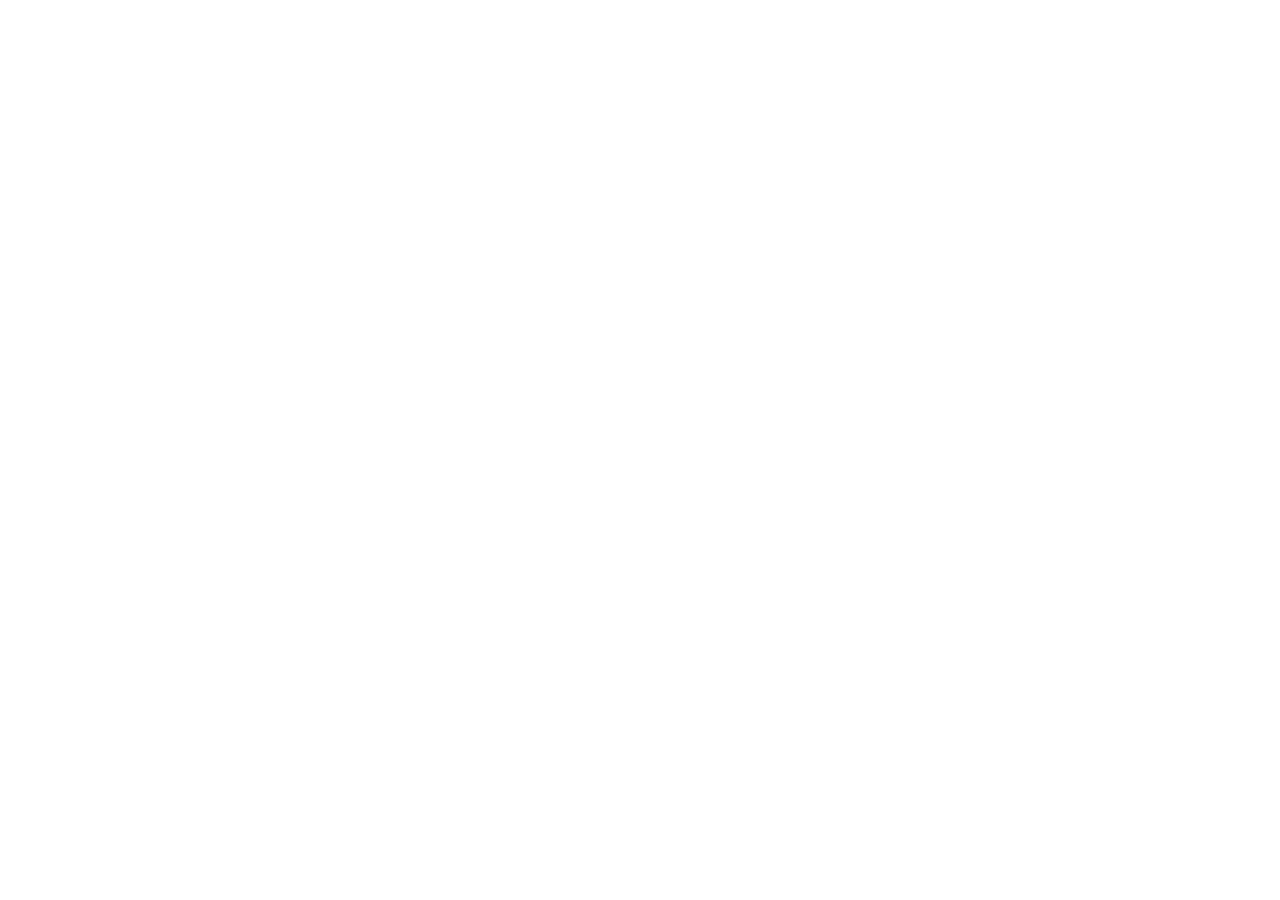
==== index.html @ 0b6f65c6 "initialized the project, added assets, connected the libraries" ====
<!DOCTYPE html>
<html lang="en">

<head>
    <meta charset="UTF-8">
    <meta name="viewport" content="width=device-width, initial-scale=1.0">
    <title>The Witcher Paralax</title>
    <link rel="icon" href="./assets/icons/favicon.png" type="image/png">
    <link rel="stylesheet" href="./assets/libs/swiper/swiper-bundle.min.css">
    <link rel="stylesheet" href="./style/style.css">
</head>

<body>

    <script src="./assets/libs/particles/particles.js"></script>
    <script src="./assets/libs/swiper/swiper-bundle.min.js"></script>
    <script src="./scripts/scripts.js"></script>
</body>

</html>
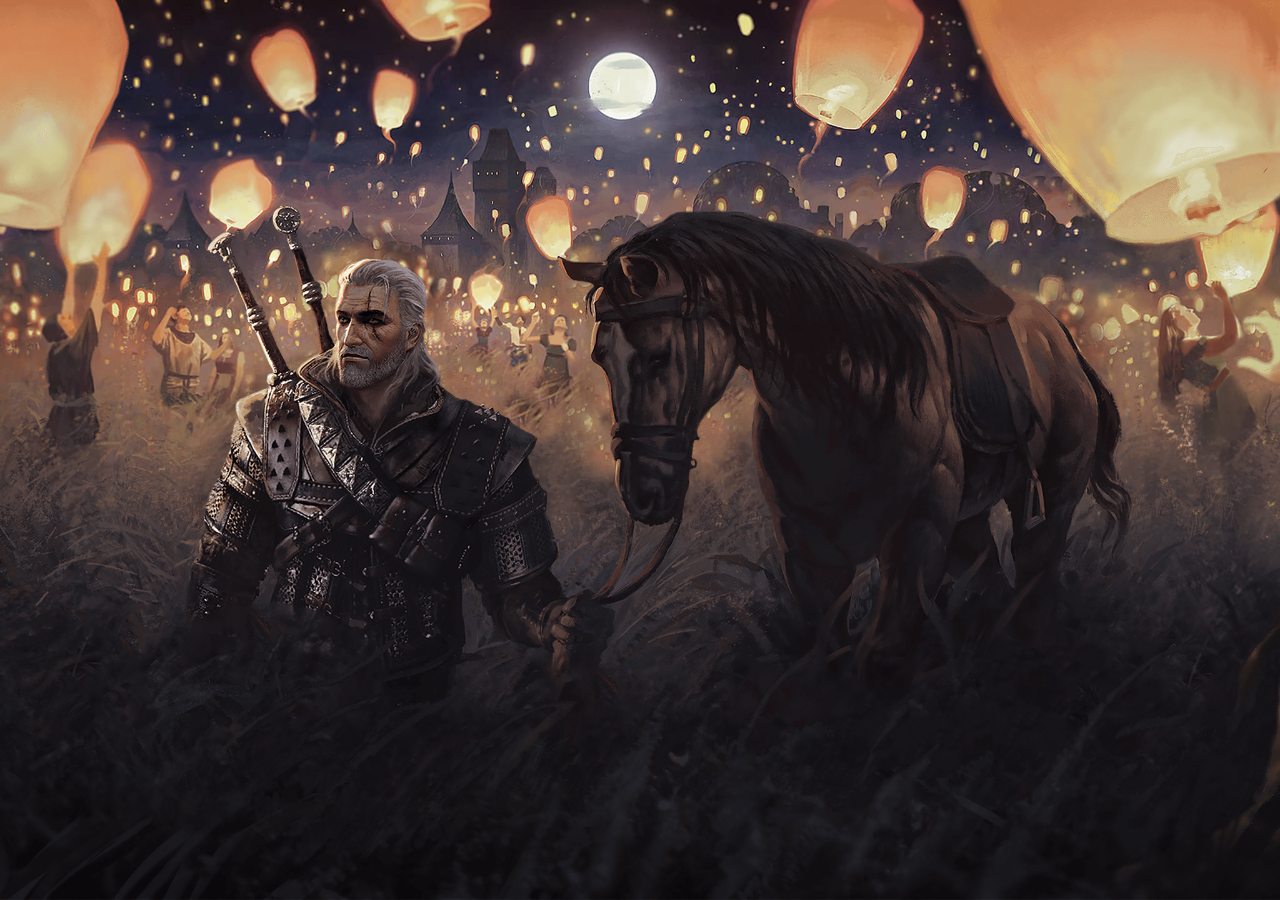
==== commit a790a2d9: "made html and basic css" ====
--- a/index.html
+++ b/index.html
@@ -7,10 +7,34 @@
     <title>The Witcher Paralax</title>
     <link rel="icon" href="./assets/icons/favicon.png" type="image/png">
     <link rel="stylesheet" href="./assets/libs/swiper/swiper-bundle.min.css">
-    <link rel="stylesheet" href="./style/style.css">
+    <link rel="stylesheet" href="./styles/style.css">
 </head>
 
 <body>
+
+    <div class="swiper slider">
+        <div class="swiper-wrapper wrapper">
+            <div class="swiper-slide item">
+                <div class="layer1 back"></div>
+                <div class="layer1 middle"></div>
+                <div class="layer1 front"></div>
+            </div>
+
+            <div class="swiper-slide item">
+                <div class="layer2 back"></div>
+                <div class="layer2 front"></div>
+                <div class="layer2 geralt"></div>
+                <div class="layer2 yennefer"></div>
+            </div>
+
+            <div class="swiper-slide item">
+                <div class="layer3 back"></div>
+                <div class="layer3 middle"></div>
+                <div class="layer3 front"></div>
+                <div class="layer3 ciri"></div>
+            </div>
+        </div>
+    </div>
 
     <script src="./assets/libs/particles/particles.js"></script>
     <script src="./assets/libs/swiper/swiper-bundle.min.js"></script>
--- a/styles/style.css
+++ b/styles/style.css
@@ -0,0 +1,57 @@
+* {
+    margin: 0;
+    padding: 0;
+    box-sizing: border-box;
+    font-family: sans-serif;
+}
+
+html, body {
+    height: 100%;
+    background: #3c3c3c;
+}
+
+.slider {
+    height: 100%;
+}
+
+.layer1, .layer2, .layer3 {
+    position: absolute;
+    inset: 0;
+    background: blue;
+}
+
+.layer1.back {
+    background: url('../assets/images/screen-1/back.jpg') center center/cover no-repeat;
+}
+.layer1.middle {
+    background: url('../assets/images/screen-1/middle.png') center center/cover no-repeat;
+}
+.layer1.front {
+    background: url('../assets/images/screen-1/front.png') center center/cover no-repeat;
+}
+
+.layer2.back {
+    background: url('../assets/images/screen-2/back.jpg') center center/cover no-repeat;
+}
+.layer2.front {
+    background: url('../assets/images/screen-2/front.png') center center/cover no-repeat;
+}
+.layer2.geralt {
+    background: url('../assets/images/screen-2/geralt.png') center center/cover no-repeat;
+}
+.layer2.yennefer {
+    background: url('../assets/images/screen-2/yennefer.png') center center/cover no-repeat;
+}
+
+.layer3.back {
+    background: url('../assets/images/screen-3/back.jpg') center center/cover no-repeat;
+}
+.layer3.middle {
+    background: url('../assets/images/screen-3/middle.png') center center/cover no-repeat;
+}
+.layer3.front {
+    background: url('../assets/images/screen-3/front.png') center center/cover no-repeat;
+}
+.layer3.ciri {
+    background: url('../assets/images/screen-3/ciri.png') center center/cover no-repeat;
+}
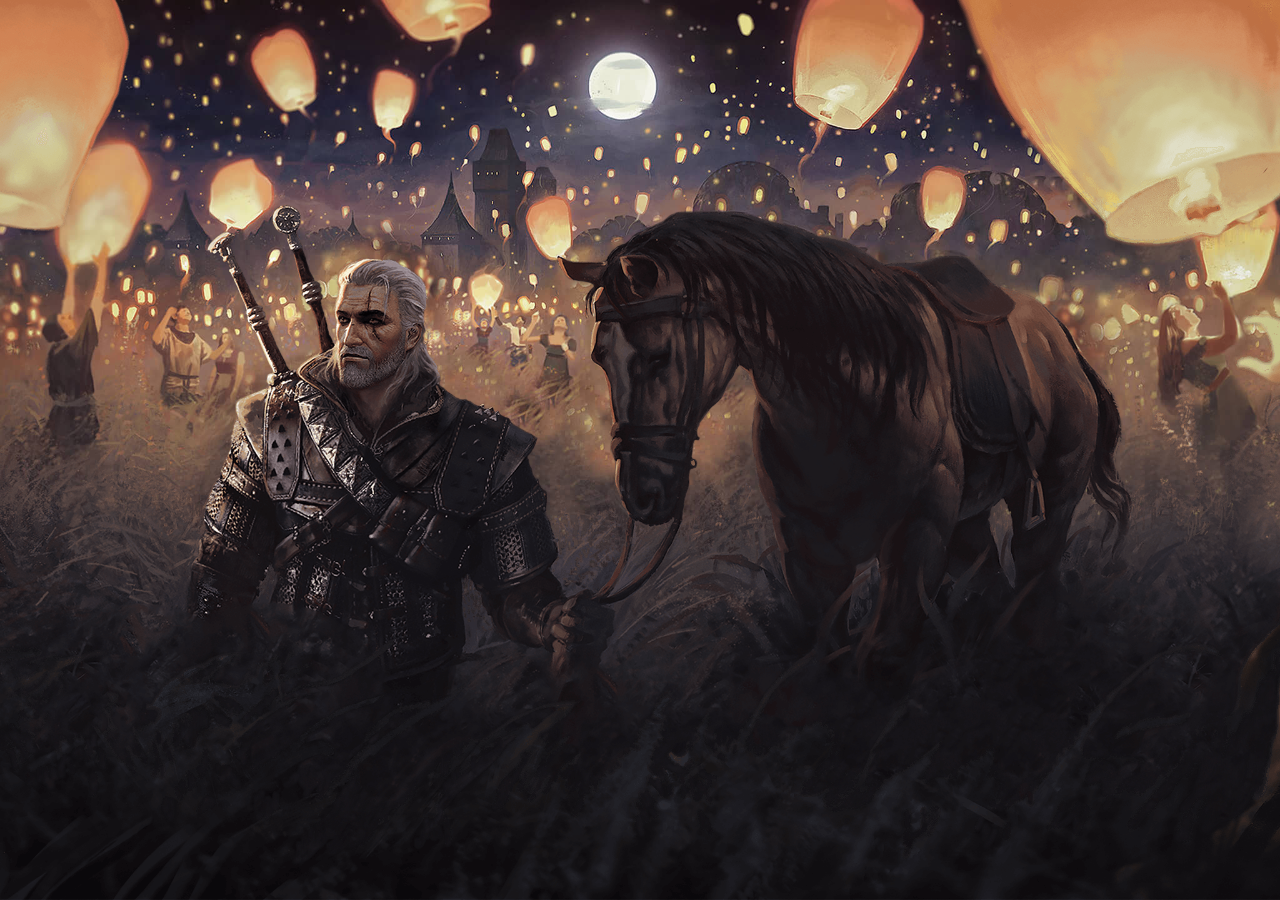
==== commit 4f9884ad: "added parallax effect" ====
--- a/index.html
+++ b/index.html
@@ -15,23 +15,23 @@
     <div class="swiper slider">
         <div class="swiper-wrapper wrapper">
             <div class="swiper-slide item">
-                <div class="layer1 back"></div>
-                <div class="layer1 middle"></div>
-                <div class="layer1 front"></div>
+                <div class="layer1 back" data-swiper-parallax="40%"></div>
+                <div class="layer1 middle" data-swiper-parallax="27%"></div>
+                <div class="layer1 front" data-swiper-parallax="16%"></div>
             </div>
 
             <div class="swiper-slide item">
-                <div class="layer2 back"></div>
-                <div class="layer2 front"></div>
-                <div class="layer2 geralt"></div>
-                <div class="layer2 yennefer"></div>
+                <div class="layer2 back" data-swiper-parallax="40%"></div>
+                <div class="layer2 front" data-swiper-parallax="16%"></div>
+                <div class="layer2 geralt" data-swiper-parallax="27%"></div>
+                <div class="layer2 yennefer" data-swiper-parallax="25%"></div>
             </div>
 
             <div class="swiper-slide item">
-                <div class="layer3 back"></div>
-                <div class="layer3 middle"></div>
-                <div class="layer3 front"></div>
-                <div class="layer3 ciri"></div>
+                <div class="layer3 back" data-swiper-parallax="40%"></div>
+                <div class="layer3 middle" data-swiper-parallax="35%"></div>
+                <div class="layer3 front" data-swiper-parallax="16%"></div>
+                <div class="layer3 ciri" data-swiper-parallax="27%"></div>
             </div>
         </div>
     </div>
--- a/styles/style.css
+++ b/styles/style.css
@@ -7,7 +7,7 @@
 
 html, body {
     height: 100%;
-    background: #3c3c3c;
+    background: black;
 }
 
 .slider {
@@ -17,7 +17,10 @@
 .layer1, .layer2, .layer3 {
     position: absolute;
     inset: 0;
-    background: blue;
+}
+
+.item {
+    overflow: hidden;
 }
 
 .layer1.back {
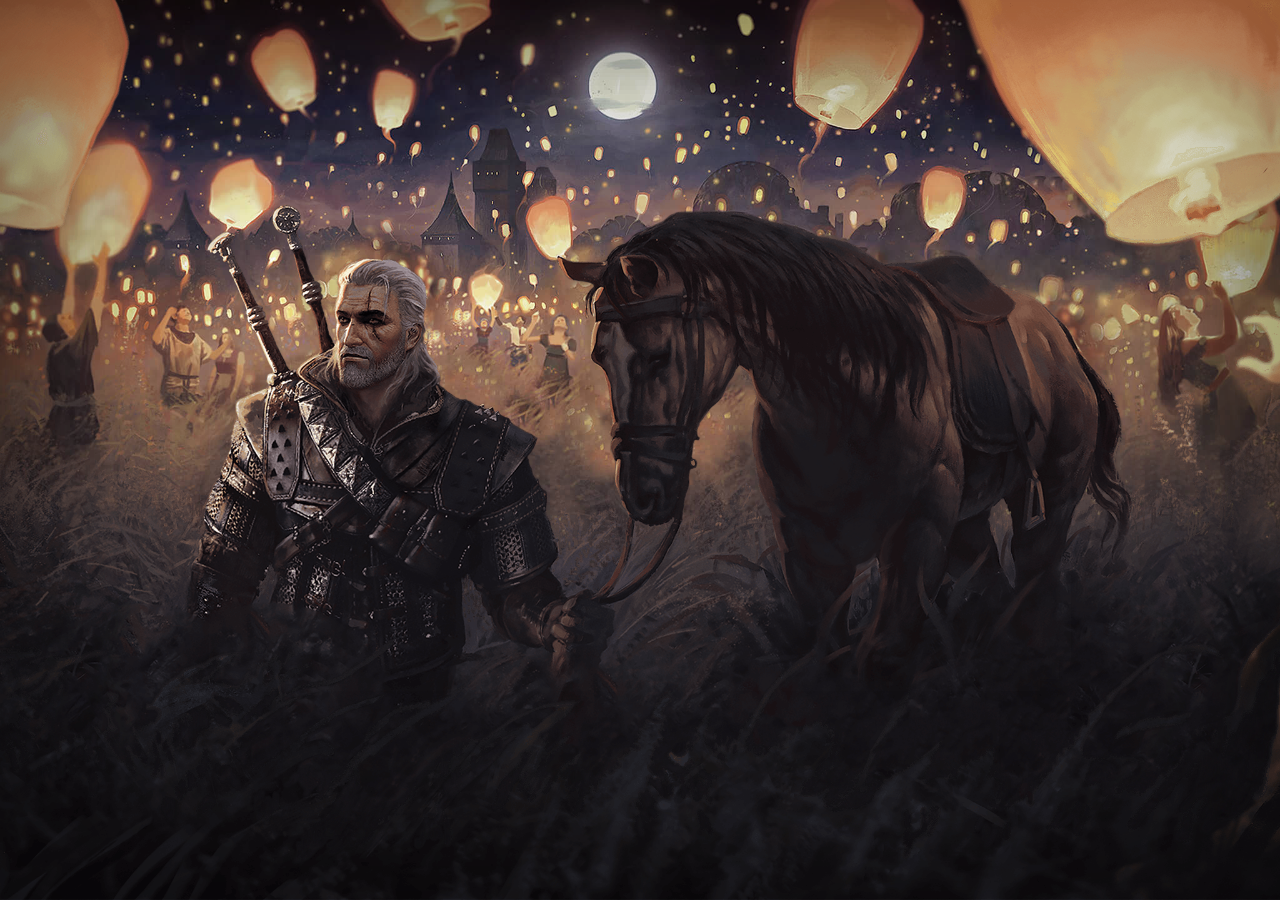
==== commit 53a5c6a9: "added vignette effect to items, will-change and transform style to wrapper" ====
--- a/index.html
+++ b/index.html
@@ -4,7 +4,7 @@
 <head>
     <meta charset="UTF-8">
     <meta name="viewport" content="width=device-width, initial-scale=1.0">
-    <title>The Witcher Paralax</title>
+    <title>The Witcher Parallax</title>
     <link rel="icon" href="./assets/icons/favicon.png" type="image/png">
     <link rel="stylesheet" href="./assets/libs/swiper/swiper-bundle.min.css">
     <link rel="stylesheet" href="./styles/style.css">
@@ -15,23 +15,23 @@
     <div class="swiper slider">
         <div class="swiper-wrapper wrapper">
             <div class="swiper-slide item">
-                <div class="layer1 back" data-swiper-parallax="40%"></div>
-                <div class="layer1 middle" data-swiper-parallax="27%"></div>
-                <div class="layer1 front" data-swiper-parallax="16%"></div>
+                <div class="layer1 back vignette" data-swiper-parallax="40%"></div>
+                <div class="layer1 middle vignette" data-swiper-parallax="27%"></div>
+                <div class="layer1 front vignette" data-swiper-parallax="16%"></div>
             </div>
 
             <div class="swiper-slide item">
-                <div class="layer2 back" data-swiper-parallax="40%"></div>
-                <div class="layer2 front" data-swiper-parallax="16%"></div>
-                <div class="layer2 geralt" data-swiper-parallax="27%"></div>
-                <div class="layer2 yennefer" data-swiper-parallax="25%"></div>
+                <div class="layer2 back vignette" data-swiper-parallax="40%"></div>
+                <div class="layer2 front vignette" data-swiper-parallax="16%"></div>
+                <div class="layer2 geralt vignette" data-swiper-parallax="27%"></div>
+                <div class="layer2 yennefer vignette" data-swiper-parallax="25%"></div>
             </div>
 
             <div class="swiper-slide item">
-                <div class="layer3 back" data-swiper-parallax="40%"></div>
-                <div class="layer3 middle" data-swiper-parallax="35%"></div>
-                <div class="layer3 front" data-swiper-parallax="16%"></div>
-                <div class="layer3 ciri" data-swiper-parallax="27%"></div>
+                <div class="layer3 back vignette" data-swiper-parallax="40%"></div>
+                <div class="layer3 middle vignette" data-swiper-parallax="35%"></div>
+                <div class="layer3 front vignette" data-swiper-parallax="16%"></div>
+                <div class="layer3 ciri vignette" data-swiper-parallax="27%"></div>
             </div>
         </div>
     </div>
--- a/styles/style.css
+++ b/styles/style.css
@@ -17,10 +17,24 @@
 .layer1, .layer2, .layer3 {
     position: absolute;
     inset: 0;
+    will-change: transform;
+}
+
+.vignette::before {
+    content: '';
+    position: absolute;
+    inset: 0;
+    z-index: 100;
+	box-shadow: inset 0 0 200px rgb(0 0 0 / .3);
 }
 
 .item {
     overflow: hidden;
+}
+
+.wrpper {
+    will-change: transform;
+    transform-style: preserve-3d;
 }
 
 .layer1.back {
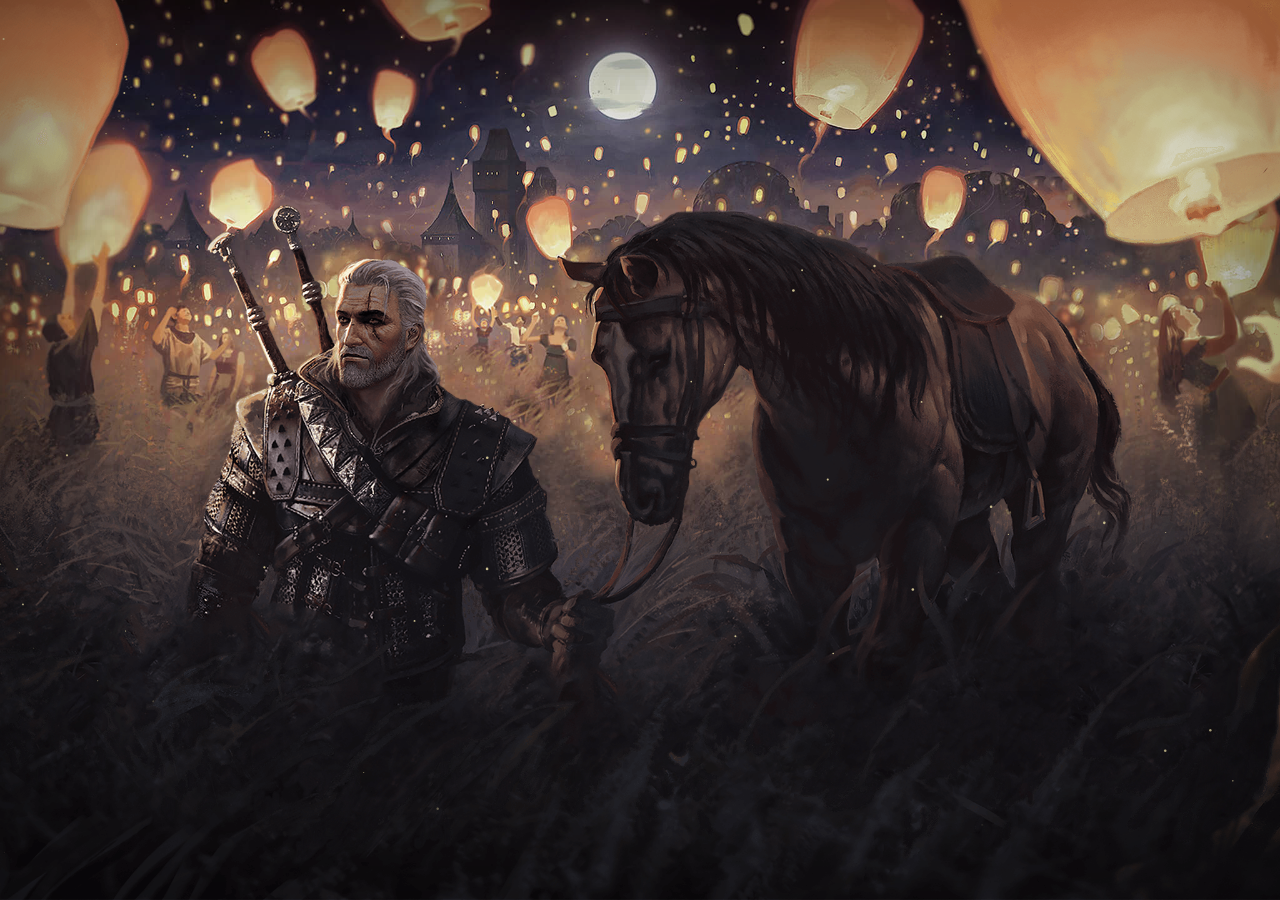
==== commit 0d82326a: "added particles, optimized html and css code" ====
--- a/index.html
+++ b/index.html
@@ -15,23 +15,26 @@
     <div class="swiper slider">
         <div class="swiper-wrapper wrapper">
             <div class="swiper-slide item">
-                <div class="layer1 back vignette" data-swiper-parallax="40%"></div>
-                <div class="layer1 middle vignette" data-swiper-parallax="27%"></div>
-                <div class="layer1 front vignette" data-swiper-parallax="16%"></div>
+                <div class="layer back1" data-swiper-parallax="40%"></div>
+                <div class="layer middle1" data-swiper-parallax="27%"></div>
+                <canvas class="particles layer" data-swiper-parallax="16%" data-color="#C8BC8E"></canvas>
+                <div class="layer front1" data-swiper-parallax="16%"></div>
             </div>
 
             <div class="swiper-slide item">
-                <div class="layer2 back vignette" data-swiper-parallax="40%"></div>
-                <div class="layer2 front vignette" data-swiper-parallax="16%"></div>
-                <div class="layer2 geralt vignette" data-swiper-parallax="27%"></div>
-                <div class="layer2 yennefer vignette" data-swiper-parallax="25%"></div>
+                <div class="layer back2" data-swiper-parallax="40%"></div>
+                <div class="layer geralt" data-swiper-parallax="27%"></div>
+                <div class="layer yennefer" data-swiper-parallax="25%"></div>
+                <canvas class="particles layer" data-swiper-parallax="16%" data-color="#A1AFD4"></canvas>
+                <div class="layer front2" data-swiper-parallax="16%"></div>
             </div>
 
             <div class="swiper-slide item">
-                <div class="layer3 back vignette" data-swiper-parallax="40%"></div>
-                <div class="layer3 middle vignette" data-swiper-parallax="35%"></div>
-                <div class="layer3 front vignette" data-swiper-parallax="16%"></div>
-                <div class="layer3 ciri vignette" data-swiper-parallax="27%"></div>
+                <div class="layer back3" data-swiper-parallax="40%"></div>
+                <div class="layer middle3" data-swiper-parallax="35%"></div>
+                <div class="layer ciri" data-swiper-parallax="27%"></div>
+                <canvas class="particles layer" data-swiper-parallax="16%" data-color="#E0C09A"></canvas>
+                <div class="layer front3" data-swiper-parallax="16%"></div>
             </div>
         </div>
     </div>
--- a/styles/style.css
+++ b/styles/style.css
@@ -14,13 +14,13 @@
     height: 100%;
 }
 
-.layer1, .layer2, .layer3 {
+.layer {
     position: absolute;
     inset: 0;
     will-change: transform;
 }
 
-.vignette::before {
+.layer::before {
     content: '';
     position: absolute;
     inset: 0;
@@ -32,43 +32,49 @@
     overflow: hidden;
 }
 
-.wrpper {
+.wrapper {
     will-change: transform;
     transform-style: preserve-3d;
 }
 
-.layer1.back {
-    background: url('../assets/images/screen-1/back.jpg') center center/cover no-repeat;
+.back1 {
+    background: url('../assets/images/screen-1/back.jpg');
 }
-.layer1.middle {
-    background: url('../assets/images/screen-1/middle.png') center center/cover no-repeat;
+.middle1 {
+    background: url('../assets/images/screen-1/middle.png');
 }
-.layer1.front {
-    background: url('../assets/images/screen-1/front.png') center center/cover no-repeat;
+.front1 {
+    background: url('../assets/images/screen-1/front.png');
 }
 
-.layer2.back {
-    background: url('../assets/images/screen-2/back.jpg') center center/cover no-repeat;
+.back2 {
+    background: url('../assets/images/screen-2/back.jpg');
 }
-.layer2.front {
-    background: url('../assets/images/screen-2/front.png') center center/cover no-repeat;
+.front2 {
+    background: url('../assets/images/screen-2/front.png');
 }
-.layer2.geralt {
-    background: url('../assets/images/screen-2/geralt.png') center center/cover no-repeat;
+.geralt {
+    background: url('../assets/images/screen-2/geralt.png');
 }
-.layer2.yennefer {
-    background: url('../assets/images/screen-2/yennefer.png') center center/cover no-repeat;
+.yennefer {
+    background: url('../assets/images/screen-2/yennefer.png');
 }
 
-.layer3.back {
-    background: url('../assets/images/screen-3/back.jpg') center center/cover no-repeat;
+.back3 {
+    background: url('../assets/images/screen-3/back.jpg');
 }
-.layer3.middle {
-    background: url('../assets/images/screen-3/middle.png') center center/cover no-repeat;
+.middle3 {
+    background: url('../assets/images/screen-3/middle.png');
 }
-.layer3.front {
-    background: url('../assets/images/screen-3/front.png') center center/cover no-repeat;
+.front3 {
+    background: url('../assets/images/screen-3/front.png');
 }
-.layer3.ciri {
-    background: url('../assets/images/screen-3/ciri.png') center center/cover no-repeat;
+.ciri {
+    background: url('../assets/images/screen-3/ciri.png');
+}
+
+.layer {
+    background-repeat: no-repeat;
+    background-position: center center;
+    background-size: cover;
 }
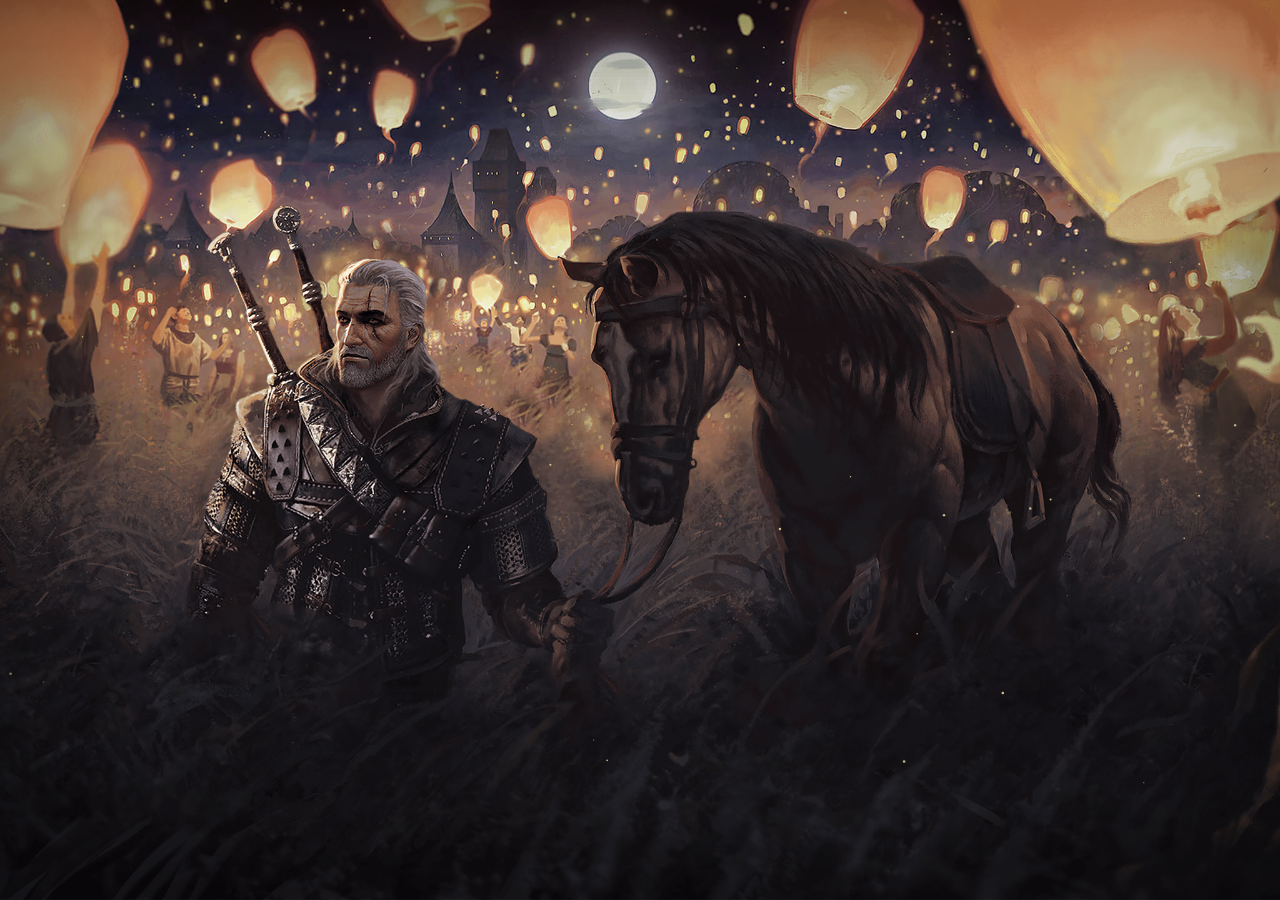
==== commit 8fac8f32: "added screenshots and readme file" ====
--- a/index.html
+++ b/index.html
@@ -11,7 +11,6 @@
 </head>
 
 <body>
-
     <div class="swiper slider">
         <div class="swiper-wrapper wrapper">
             <div class="swiper-slide item">
--- a/styles/style.css
+++ b/styles/style.css
@@ -14,20 +14,6 @@
     height: 100%;
 }
 
-.layer {
-    position: absolute;
-    inset: 0;
-    will-change: transform;
-}
-
-.layer::before {
-    content: '';
-    position: absolute;
-    inset: 0;
-    z-index: 100;
-	box-shadow: inset 0 0 200px rgb(0 0 0 / .3);
-}
-
 .item {
     overflow: hidden;
 }
@@ -40,6 +26,7 @@
 .back1 {
     background: url('../assets/images/screen-1/back.jpg');
 }
+
 .middle1 {
     background: url('../assets/images/screen-1/middle.png');
 }
@@ -74,7 +61,22 @@
 }
 
 .layer {
+    position: absolute;
+    inset: 0;
+    will-change: transform;
     background-repeat: no-repeat;
     background-position: center center;
     background-size: cover;
+}
+
+.layer:active {
+    cursor: grabbing;
+}
+
+.layer::before {
+    content: '';
+    position: absolute;
+    inset: 0;
+    z-index: 100;
+	box-shadow: inset 0 0 200px rgb(0 0 0 / .3);
 }
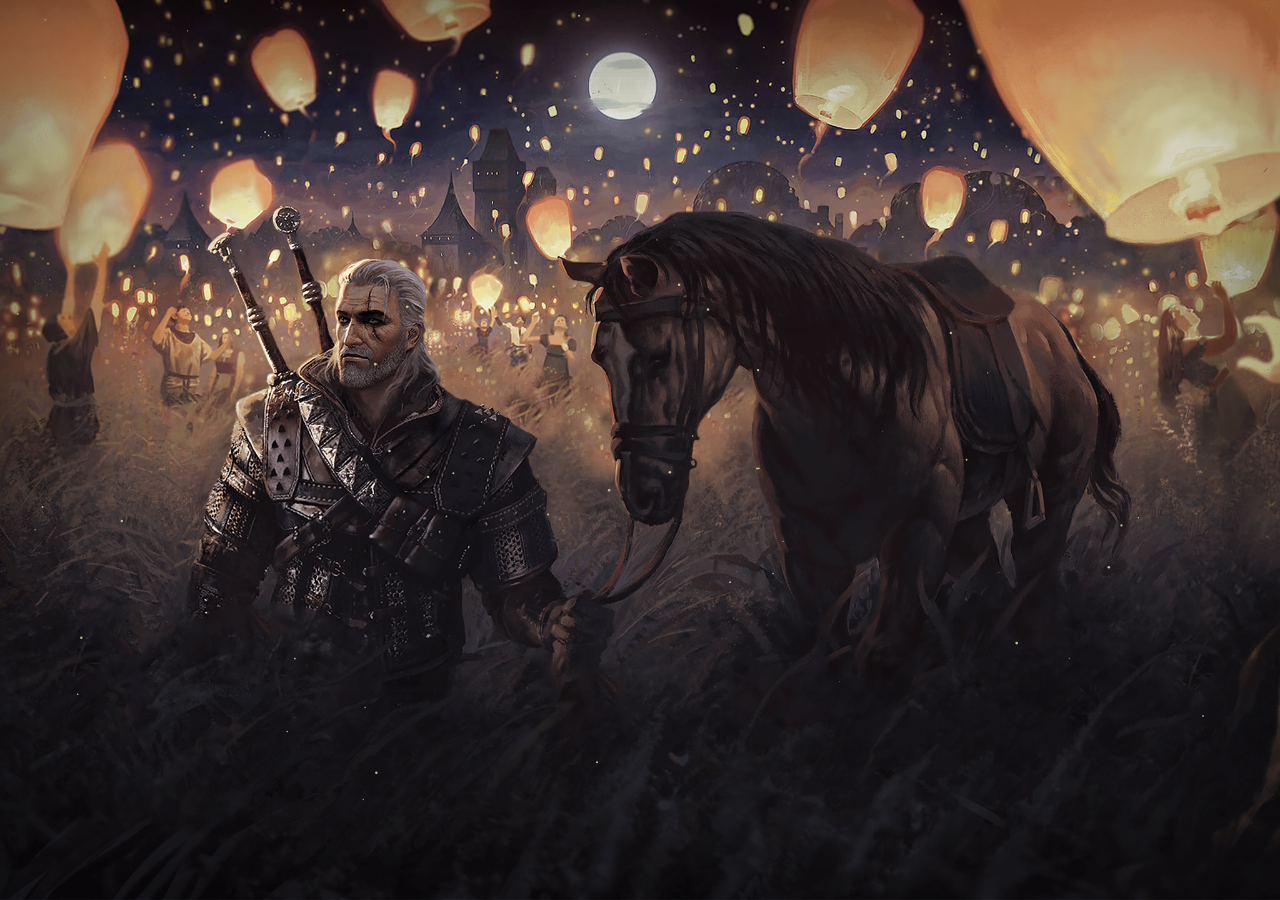
==== commit a0364b37: "Updates" ====
--- a/index.html
+++ b/index.html
@@ -1,46 +1 @@
-<!DOCTYPE html>
-<html lang="en">
-
-<head>
-    <meta charset="UTF-8">
-    <meta name="viewport" content="width=device-width, initial-scale=1.0">
-    <title>The Witcher Parallax</title>
-    <link rel="icon" href="./assets/icons/favicon.png" type="image/png">
-    <link rel="stylesheet" href="./assets/libs/swiper/swiper-bundle.min.css">
-    <link rel="stylesheet" href="./styles/style.css">
-</head>
-
-<body>
-    <div class="swiper slider">
-        <div class="swiper-wrapper wrapper">
-            <div class="swiper-slide item">
-                <div class="layer back1" data-swiper-parallax="40%"></div>
-                <div class="layer middle1" data-swiper-parallax="27%"></div>
-                <canvas class="particles layer" data-swiper-parallax="16%" data-color="#C8BC8E"></canvas>
-                <div class="layer front1" data-swiper-parallax="16%"></div>
-            </div>
-
-            <div class="swiper-slide item">
-                <div class="layer back2" data-swiper-parallax="40%"></div>
-                <div class="layer geralt" data-swiper-parallax="27%"></div>
-                <div class="layer yennefer" data-swiper-parallax="25%"></div>
-                <canvas class="particles layer" data-swiper-parallax="16%" data-color="#A1AFD4"></canvas>
-                <div class="layer front2" data-swiper-parallax="16%"></div>
-            </div>
-
-            <div class="swiper-slide item">
-                <div class="layer back3" data-swiper-parallax="40%"></div>
-                <div class="layer middle3" data-swiper-parallax="35%"></div>
-                <div class="layer ciri" data-swiper-parallax="27%"></div>
-                <canvas class="particles layer" data-swiper-parallax="16%" data-color="#E0C09A"></canvas>
-                <div class="layer front3" data-swiper-parallax="16%"></div>
-            </div>
-        </div>
-    </div>
-
-    <script src="./assets/libs/particles/particles.js"></script>
-    <script src="./assets/libs/swiper/swiper-bundle.min.js"></script>
-    <script src="./scripts/scripts.js"></script>
-</body>
-
-</html>+<!DOCTYPE html><html><head><meta charset="utf-8"><title>The Witcher Parallax</title><meta http-equiv="X-UA-Compatible" content="IE=edge"><meta name="viewport" content="width=device-width,initial-scale=1,maximum-scale=1"><link rel="shortcut icon" href="./assets/icons/favicon.ico" type="image/x-icon"><link rel="stylesheet" href="css/main.min.css"></head><body class="body"><div class="swiper slider"><div class="swiper-wrapper wrapper"><div class="swiper-slide item"><div class="layer back1" data-swiper-parallax="40%"></div><div class="layer middle1" data-swiper-parallax="27%"></div><canvas class="particles layer" data-swiper-parallax="16%" data-color="#C8BC8E"></canvas><div class="layer front1" data-swiper-parallax="16%"></div></div><div class="swiper-slide item"><div class="layer back2" data-swiper-parallax="40%"></div><div class="layer geralt" data-swiper-parallax="27%"></div><div class="layer yennefer" data-swiper-parallax="25%"></div><canvas class="particles layer" data-swiper-parallax="16%" data-color="#A1AFD4"></canvas><div class="layer front2" data-swiper-parallax="16%"></div></div><div class="swiper-slide item"><div class="layer back3" data-swiper-parallax="40%"></div><div class="layer middle3" data-swiper-parallax="35%"></div><div class="layer ciri" data-swiper-parallax="27%"></div><canvas class="particles layer" data-swiper-parallax="16%" data-color="#E0C09A"></canvas><div class="layer front3" data-swiper-parallax="16%"></div></div></div></div><script src="js/common.min.js"></script></body></html>
--- a/css/main.min.css
+++ b/css/main.min.css
@@ -0,0 +1 @@
+@font-face{font-family:swiper-icons;src:url('data:application/font-woff;charset=utf-8;base64, [base64]//wADZ2x5ZgAAAywAAADMAAAD2MHtryVoZWFkAAABbAAAADAAAAA2E2+eoWhoZWEAAAGcAAAAHwAAACQC9gDzaG10eAAAAigAAAAZAAAArgJkABFsb2NhAAAC0AAAAFoAAABaFQAUGG1heHAAAAG8AAAAHwAAACAAcABAbmFtZQAAA/gAAAE5AAACXvFdBwlwb3N0AAAFNAAAAGIAAACE5s74hXjaY2BkYGAAYpf5Hu/j+W2+MnAzMYDAzaX6QjD6/4//Bxj5GA8AuRwMYGkAPywL13jaY2BkYGA88P8Agx4j+/8fQDYfA1AEBWgDAIB2BOoAeNpjYGRgYNBh4GdgYgABEMnIABJzYNADCQAACWgAsQB42mNgYfzCOIGBlYGB0YcxjYGBwR1Kf2WQZGhhYGBiYGVmgAFGBiQQkOaawtDAoMBQxXjg/wEGPcYDDA4wNUA2CCgwsAAAO4EL6gAAeNpj2M0gyAACqxgGNWBkZ2D4/wMA+xkDdgAAAHjaY2BgYGaAYBkGRgYQiAHyGMF8FgYHIM3DwMHABGQrMOgyWDLEM1T9/w8UBfEMgLzE////P/5//f/V/xv+r4eaAAeMbAxwIUYmIMHEgKYAYjUcsDAwsLKxc3BycfPw8jEQA/[base64]/uznmfPFBNODM2K7MTQ45YEAZqGP81AmGGcF3iPqOop0r1SPTaTbVkfUe4HXj97wYE+yNwWYxwWu4v1ugWHgo3S1XdZEVqWM7ET0cfnLGxWfkgR42o2PvWrDMBSFj/IHLaF0zKjRgdiVMwScNRAoWUoH78Y2icB/yIY09An6AH2Bdu/UB+yxopYshQiEvnvu0dURgDt8QeC8PDw7Fpji3fEA4z/PEJ6YOB5hKh4dj3EvXhxPqH/SKUY3rJ7srZ4FZnh1PMAtPhwP6fl2PMJMPDgeQ4rY8YT6Gzao0eAEA409DuggmTnFnOcSCiEiLMgxCiTI6Cq5DZUd3Qmp10vO0LaLTd2cjN4fOumlc7lUYbSQcZFkutRG7g6JKZKy0RmdLY680CDnEJ+UMkpFFe1RN7nxdVpXrC4aTtnaurOnYercZg2YVmLN/d/gczfEimrE/fs/bOuq29Zmn8tloORaXgZgGa78yO9/cnXm2BpaGvq25Dv9S4E9+5SIc9PqupJKhYFSSl47+Qcr1mYNAAAAeNptw0cKwkAAAMDZJA8Q7OUJvkLsPfZ6zFVERPy8qHh2YER+3i/BP83vIBLLySsoKimrqKqpa2hp6+jq6RsYGhmbmJqZSy0sraxtbO3sHRydnEMU4uR6yx7JJXveP7WrDycAAAAAAAH//wACeNpjYGRgYOABYhkgZgJCZgZNBkYGLQZtIJsFLMYAAAw3ALgAeNolizEKgDAQBCchRbC2sFER0YD6qVQiBCv/H9ezGI6Z5XBAw8CBK/m5iQQVauVbXLnOrMZv2oLdKFa8Pjuru2hJzGabmOSLzNMzvutpB3N42mNgZGBg4GKQYzBhYMxJLMlj4GBgAYow/P/PAJJhLM6sSoWKfWCAAwDAjgbRAAB42mNgYGBkAIIbCZo5IPrmUn0hGA0AO8EFTQAA');font-weight:400;font-style:normal}:root{--swiper-theme-color:#007aff}.swiper{margin-left:auto;margin-right:auto;position:relative;overflow:hidden;list-style:none;padding:0;z-index:1}.swiper-vertical>.swiper-wrapper{flex-direction:column}.swiper-wrapper{position:relative;width:100%;height:100%;z-index:1;display:flex;transition-property:transform;box-sizing:content-box}.swiper-android .swiper-slide,.swiper-wrapper{transform:translate3d(0,0,0)}.swiper-pointer-events{touch-action:pan-y}.swiper-pointer-events.swiper-vertical{touch-action:pan-x}.swiper-slide{flex-shrink:0;width:100%;height:100%;position:relative;transition-property:transform}.swiper-slide-invisible-blank{visibility:hidden}.swiper-autoheight,.swiper-autoheight .swiper-slide{height:auto}.swiper-autoheight .swiper-wrapper{align-items:flex-start;transition-property:transform,height}.swiper-backface-hidden .swiper-slide{transform:translateZ(0);-webkit-backface-visibility:hidden;backface-visibility:hidden}.swiper-3d,.swiper-3d.swiper-css-mode .swiper-wrapper{perspective:1200px}.swiper-3d .swiper-cube-shadow,.swiper-3d .swiper-slide,.swiper-3d .swiper-slide-shadow,.swiper-3d .swiper-slide-shadow-bottom,.swiper-3d .swiper-slide-shadow-left,.swiper-3d .swiper-slide-shadow-right,.swiper-3d .swiper-slide-shadow-top,.swiper-3d .swiper-wrapper{transform-style:preserve-3d}.swiper-3d .swiper-slide-shadow,.swiper-3d .swiper-slide-shadow-bottom,.swiper-3d .swiper-slide-shadow-left,.swiper-3d .swiper-slide-shadow-right,.swiper-3d .swiper-slide-shadow-top{position:absolute;left:0;top:0;width:100%;height:100%;pointer-events:none;z-index:10}.swiper-3d .swiper-slide-shadow{background:rgba(0,0,0,.15)}.swiper-3d .swiper-slide-shadow-left{background-image:linear-gradient(to left,rgba(0,0,0,.5),rgba(0,0,0,0))}.swiper-3d .swiper-slide-shadow-right{background-image:linear-gradient(to right,rgba(0,0,0,.5),rgba(0,0,0,0))}.swiper-3d .swiper-slide-shadow-top{background-image:linear-gradient(to top,rgba(0,0,0,.5),rgba(0,0,0,0))}.swiper-3d .swiper-slide-shadow-bottom{background-image:linear-gradient(to bottom,rgba(0,0,0,.5),rgba(0,0,0,0))}.swiper-css-mode>.swiper-wrapper{overflow:auto;scrollbar-width:none;-ms-overflow-style:none}.swiper-css-mode>.swiper-wrapper::-webkit-scrollbar{display:none}.swiper-css-mode>.swiper-wrapper>.swiper-slide{scroll-snap-align:start start}.swiper-horizontal.swiper-css-mode>.swiper-wrapper{scroll-snap-type:x mandatory}.swiper-vertical.swiper-css-mode>.swiper-wrapper{scroll-snap-type:y mandatory}.swiper-centered>.swiper-wrapper::before{content:'';flex-shrink:0;order:9999}.swiper-centered.swiper-horizontal>.swiper-wrapper>.swiper-slide:first-child{margin-inline-start:var(--swiper-centered-offset-before)}.swiper-centered.swiper-horizontal>.swiper-wrapper::before{height:100%;min-height:1px;width:var(--swiper-centered-offset-after)}.swiper-centered.swiper-vertical>.swiper-wrapper>.swiper-slide:first-child{margin-block-start:var(--swiper-centered-offset-before)}.swiper-centered.swiper-vertical>.swiper-wrapper::before{width:100%;min-width:1px;height:var(--swiper-centered-offset-after)}.swiper-centered>.swiper-wrapper>.swiper-slide{scroll-snap-align:center center}.swiper-virtual .swiper-slide{-webkit-backface-visibility:hidden;transform:translateZ(0)}.swiper-virtual.swiper-css-mode .swiper-wrapper::after{content:'';position:absolute;left:0;top:0;pointer-events:none}.swiper-virtual.swiper-css-mode.swiper-horizontal .swiper-wrapper::after{height:1px;width:var(--swiper-virtual-size)}.swiper-virtual.swiper-css-mode.swiper-vertical .swiper-wrapper::after{width:1px;height:var(--swiper-virtual-size)}:root{--swiper-navigation-size:44px}.swiper-button-next,.swiper-button-prev{position:absolute;top:50%;width:calc(var(--swiper-navigation-size)/ 44 * 27);height:var(--swiper-navigation-size);margin-top:calc(0px - (var(--swiper-navigation-size)/ 2));z-index:10;cursor:pointer;display:flex;align-items:center;justify-content:center;color:var(--swiper-navigation-color,var(--swiper-theme-color))}.swiper-button-next.swiper-button-disabled,.swiper-button-prev.swiper-button-disabled{opacity:.35;cursor:auto;pointer-events:none}.swiper-button-next.swiper-button-hidden,.swiper-button-prev.swiper-button-hidden{opacity:0;cursor:auto;pointer-events:none}.swiper-navigation-disabled .swiper-button-next,.swiper-navigation-disabled .swiper-button-prev{display:none!important}.swiper-button-next:after,.swiper-button-prev:after{font-family:swiper-icons;font-size:var(--swiper-navigation-size);text-transform:none!important;letter-spacing:0;font-variant:initial;line-height:1}.swiper-button-prev,.swiper-rtl .swiper-button-next{left:10px;right:auto}.swiper-button-prev:after,.swiper-rtl .swiper-button-next:after{content:'prev'}.swiper-button-next,.swiper-rtl .swiper-button-prev{right:10px;left:auto}.swiper-button-next:after,.swiper-rtl .swiper-button-prev:after{content:'next'}.swiper-button-lock{display:none}.swiper-pagination{position:absolute;text-align:center;transition:.3s opacity;transform:translate3d(0,0,0);z-index:10}.swiper-pagination.swiper-pagination-hidden{opacity:0}.swiper-pagination-disabled>.swiper-pagination,.swiper-pagination.swiper-pagination-disabled{display:none!important}.swiper-horizontal>.swiper-pagination-bullets,.swiper-pagination-bullets.swiper-pagination-horizontal,.swiper-pagination-custom,.swiper-pagination-fraction{bottom:10px;left:0;width:100%}.swiper-pagination-bullets-dynamic{overflow:hidden;font-size:0}.swiper-pagination-bullets-dynamic .swiper-pagination-bullet{transform:scale(.33);position:relative}.swiper-pagination-bullets-dynamic .swiper-pagination-bullet-active{transform:scale(1)}.swiper-pagination-bullets-dynamic .swiper-pagination-bullet-active-main{transform:scale(1)}.swiper-pagination-bullets-dynamic .swiper-pagination-bullet-active-prev{transform:scale(.66)}.swiper-pagination-bullets-dynamic .swiper-pagination-bullet-active-prev-prev{transform:scale(.33)}.swiper-pagination-bullets-dynamic .swiper-pagination-bullet-active-next{transform:scale(.66)}.swiper-pagination-bullets-dynamic .swiper-pagination-bullet-active-next-next{transform:scale(.33)}.swiper-pagination-bullet{width:var(--swiper-pagination-bullet-width,var(--swiper-pagination-bullet-size,8px));height:var(--swiper-pagination-bullet-height,var(--swiper-pagination-bullet-size,8px));display:inline-block;border-radius:50%;background:var(--swiper-pagination-bullet-inactive-color,#000);opacity:var(--swiper-pagination-bullet-inactive-opacity,.2)}button.swiper-pagination-bullet{border:none;margin:0;padding:0;box-shadow:none;-webkit-appearance:none;appearance:none}.swiper-pagination-clickable .swiper-pagination-bullet{cursor:pointer}.swiper-pagination-bullet:only-child{display:none!important}.swiper-pagination-bullet-active{opacity:var(--swiper-pagination-bullet-opacity,1);background:var(--swiper-pagination-color,var(--swiper-theme-color))}.swiper-pagination-vertical.swiper-pagination-bullets,.swiper-vertical>.swiper-pagination-bullets{right:10px;top:50%;transform:translate3d(0,-50%,0)}.swiper-pagination-vertical.swiper-pagination-bullets .swiper-pagination-bullet,.swiper-vertical>.swiper-pagination-bullets .swiper-pagination-bullet{margin:var(--swiper-pagination-bullet-vertical-gap,6px) 0;display:block}.swiper-pagination-vertical.swiper-pagination-bullets.swiper-pagination-bullets-dynamic,.swiper-vertical>.swiper-pagination-bullets.swiper-pagination-bullets-dynamic{top:50%;transform:translateY(-50%);width:8px}.swiper-pagination-vertical.swiper-pagination-bullets.swiper-pagination-bullets-dynamic .swiper-pagination-bullet,.swiper-vertical>.swiper-pagination-bullets.swiper-pagination-bullets-dynamic .swiper-pagination-bullet{display:inline-block;transition:.2s transform,.2s top}.swiper-horizontal>.swiper-pagination-bullets .swiper-pagination-bullet,.swiper-pagination-horizontal.swiper-pagination-bullets .swiper-pagination-bullet{margin:0 var(--swiper-pagination-bullet-horizontal-gap,4px)}.swiper-horizontal>.swiper-pagination-bullets.swiper-pagination-bullets-dynamic,.swiper-pagination-horizontal.swiper-pagination-bullets.swiper-pagination-bullets-dynamic{left:50%;transform:translateX(-50%);white-space:nowrap}.swiper-horizontal>.swiper-pagination-bullets.swiper-pagination-bullets-dynamic .swiper-pagination-bullet,.swiper-pagination-horizontal.swiper-pagination-bullets.swiper-pagination-bullets-dynamic .swiper-pagination-bullet{transition:.2s transform,.2s left}.swiper-horizontal.swiper-rtl>.swiper-pagination-bullets-dynamic .swiper-pagination-bullet{transition:.2s transform,.2s right}.swiper-pagination-progressbar{background:rgba(0,0,0,.25);position:absolute}.swiper-pagination-progressbar .swiper-pagination-progressbar-fill{background:var(--swiper-pagination-color,var(--swiper-theme-color));position:absolute;left:0;top:0;width:100%;height:100%;transform:scale(0);transform-origin:left top}.swiper-rtl .swiper-pagination-progressbar .swiper-pagination-progressbar-fill{transform-origin:right top}.swiper-horizontal>.swiper-pagination-progressbar,.swiper-pagination-progressbar.swiper-pagination-horizontal,.swiper-pagination-progressbar.swiper-pagination-vertical.swiper-pagination-progressbar-opposite,.swiper-vertical>.swiper-pagination-progressbar.swiper-pagination-progressbar-opposite{width:100%;height:4px;left:0;top:0}.swiper-horizontal>.swiper-pagination-progressbar.swiper-pagination-progressbar-opposite,.swiper-pagination-progressbar.swiper-pagination-horizontal.swiper-pagination-progressbar-opposite,.swiper-pagination-progressbar.swiper-pagination-vertical,.swiper-vertical>.swiper-pagination-progressbar{width:4px;height:100%;left:0;top:0}.swiper-pagination-lock{display:none}.swiper-scrollbar{border-radius:10px;position:relative;-ms-touch-action:none;background:rgba(0,0,0,.1)}.swiper-scrollbar-disabled>.swiper-scrollbar,.swiper-scrollbar.swiper-scrollbar-disabled{display:none!important}.swiper-horizontal>.swiper-scrollbar,.swiper-scrollbar.swiper-scrollbar-horizontal{position:absolute;left:1%;bottom:3px;z-index:50;height:5px;width:98%}.swiper-scrollbar.swiper-scrollbar-vertical,.swiper-vertical>.swiper-scrollbar{position:absolute;right:3px;top:1%;z-index:50;width:5px;height:98%}.swiper-scrollbar-drag{height:100%;width:100%;position:relative;background:rgba(0,0,0,.5);border-radius:10px;left:0;top:0}.swiper-scrollbar-cursor-drag{cursor:move}.swiper-scrollbar-lock{display:none}.swiper-zoom-container{width:100%;height:100%;display:flex;justify-content:center;align-items:center;text-align:center}.swiper-zoom-container>canvas,.swiper-zoom-container>img,.swiper-zoom-container>svg{max-width:100%;max-height:100%;object-fit:contain}.swiper-slide-zoomed{cursor:move}.swiper-lazy-preloader{width:42px;height:42px;position:absolute;left:50%;top:50%;margin-left:-21px;margin-top:-21px;z-index:10;transform-origin:50%;box-sizing:border-box;border:4px solid var(--swiper-preloader-color,var(--swiper-theme-color));border-radius:50%;border-top-color:transparent}.swiper-watch-progress .swiper-slide-visible .swiper-lazy-preloader,.swiper:not(.swiper-watch-progress) .swiper-lazy-preloader{animation:swiper-preloader-spin 1s infinite linear}.swiper-lazy-preloader-white{--swiper-preloader-color:#fff}.swiper-lazy-preloader-black{--swiper-preloader-color:#000}@keyframes swiper-preloader-spin{0%{transform:rotate(0)}100%{transform:rotate(360deg)}}.swiper .swiper-notification{position:absolute;left:0;top:0;pointer-events:none;opacity:0;z-index:-1000}.swiper-free-mode>.swiper-wrapper{transition-timing-function:ease-out;margin:0 auto}.swiper-grid>.swiper-wrapper{flex-wrap:wrap}.swiper-grid-column>.swiper-wrapper{flex-wrap:wrap;flex-direction:column}.swiper-fade.swiper-free-mode .swiper-slide{transition-timing-function:ease-out}.swiper-fade .swiper-slide{pointer-events:none;transition-property:opacity}.swiper-fade .swiper-slide .swiper-slide{pointer-events:none}.swiper-fade .swiper-slide-active,.swiper-fade .swiper-slide-active .swiper-slide-active{pointer-events:auto}.swiper-cube{overflow:visible}.swiper-cube .swiper-slide{pointer-events:none;-webkit-backface-visibility:hidden;backface-visibility:hidden;z-index:1;visibility:hidden;transform-origin:0 0;width:100%;height:100%}.swiper-cube .swiper-slide .swiper-slide{pointer-events:none}.swiper-cube.swiper-rtl .swiper-slide{transform-origin:100% 0}.swiper-cube .swiper-slide-active,.swiper-cube .swiper-slide-active .swiper-slide-active{pointer-events:auto}.swiper-cube .swiper-slide-active,.swiper-cube .swiper-slide-next,.swiper-cube .swiper-slide-next+.swiper-slide,.swiper-cube .swiper-slide-prev{pointer-events:auto;visibility:visible}.swiper-cube .swiper-slide-shadow-bottom,.swiper-cube .swiper-slide-shadow-left,.swiper-cube .swiper-slide-shadow-right,.swiper-cube .swiper-slide-shadow-top{z-index:0;-webkit-backface-visibility:hidden;backface-visibility:hidden}.swiper-cube .swiper-cube-shadow{position:absolute;left:0;bottom:0;width:100%;height:100%;opacity:.6;z-index:0}.swiper-cube .swiper-cube-shadow:before{content:'';background:#000;position:absolute;left:0;top:0;bottom:0;right:0;filter:blur(50px)}.swiper-flip{overflow:visible}.swiper-flip .swiper-slide{pointer-events:none;-webkit-backface-visibility:hidden;backface-visibility:hidden;z-index:1}.swiper-flip .swiper-slide .swiper-slide{pointer-events:none}.swiper-flip .swiper-slide-active,.swiper-flip .swiper-slide-active .swiper-slide-active{pointer-events:auto}.swiper-flip .swiper-slide-shadow-bottom,.swiper-flip .swiper-slide-shadow-left,.swiper-flip .swiper-slide-shadow-right,.swiper-flip .swiper-slide-shadow-top{z-index:0;-webkit-backface-visibility:hidden;backface-visibility:hidden}.swiper-creative .swiper-slide{-webkit-backface-visibility:hidden;backface-visibility:hidden;overflow:hidden;transition-property:transform,opacity,height}.swiper-cards{overflow:visible}.swiper-cards .swiper-slide{transform-origin:center bottom;-webkit-backface-visibility:hidden;backface-visibility:hidden;overflow:hidden}/*! normalize.css v1.0.1 | MIT License | git.io/normalize */article,aside,details,figcaption,figure,footer,header,hgroup,nav,section,summary{display:block}audio,canvas,video{display:inline-block}audio:not([controls]){display:none;height:0}[hidden]{display:none}html{font-size:100%;-webkit-text-size-adjust:100%;-ms-text-size-adjust:100%}button,html,input,select,textarea{font-family:sans-serif}body{margin:0}a:focus{outline:thin dotted}a:active,a:hover{outline:0}h1{font-size:2em;margin:.67em 0}h2{font-size:1.5em;margin:.83em 0}h3{font-size:1.17em;margin:1em 0}h4{font-size:1em;margin:1.33em 0}h5{font-size:.83em;margin:1.67em 0}h6{font-size:.75em;margin:2.33em 0}abbr[title]{border-bottom:1px dotted}b,strong{font-weight:700}blockquote{margin:1em 40px}dfn{font-style:italic}mark{background:#ff0;color:#000}p,pre{margin:1em 0}code,kbd,pre,samp{font-family:monospace,serif;font-size:1em}pre{white-space:pre;white-space:pre-wrap;word-wrap:break-word}q{quotes:none}q:after,q:before{content:"";content:none}small{font-size:80%}sub,sup{font-size:75%;line-height:0;position:relative;vertical-align:baseline}sup{top:-.5em}sub{bottom:-.25em}dl,menu,ol,ul{margin:1em 0}dd{margin:0 0 0 40px}menu,ol,ul{padding:0 0 0 40px}nav ol,nav ul{list-style:none;list-style-image:none}img{border:0;-ms-interpolation-mode:bicubic}svg:not(:root){overflow:hidden}figure{margin:0}form{margin:0}fieldset{border:1px solid silver;margin:0 2px;padding:.35em .625em .75em}legend{border:0;padding:0;white-space:normal}button,input,select,textarea{font-size:100%;margin:0;vertical-align:baseline}button,input{line-height:normal}button,html input[type=button],input[type=reset],input[type=submit]{-webkit-appearance:button;cursor:pointer}button[disabled],input[disabled]{cursor:default}input[type=checkbox],input[type=radio]{-webkit-box-sizing:border-box;box-sizing:border-box;padding:0}input[type=search]{-webkit-appearance:textfield;-webkit-box-sizing:content-box;box-sizing:content-box}input[type=search]::-webkit-search-cancel-button,input[type=search]::-webkit-search-decoration{-webkit-appearance:none}button::-moz-focus-inner,input::-moz-focus-inner{border:0;padding:0}textarea{overflow:auto;vertical-align:top}table{border-collapse:collapse;border-spacing:0}*{margin:0;padding:0;-webkit-box-sizing:border-box;box-sizing:border-box;font-family:sans-serif}body,html{height:100%;background:#000}.slider{height:100%}.item{overflow:hidden}.wrapper{will-change:transform;-webkit-transform-style:preserve-3d;transform-style:preserve-3d}.back1{background:url(../assets/img/screen-1/back.jpg)}.middle1{background:url(../assets/img/screen-1/middle.png)}.front1{background:url(../assets/img/screen-1/front.png)}.back2{background:url(../assets/img/screen-2/back.jpg)}.front2{background:url(../assets/img/screen-2/front.png)}.geralt{background:url(../assets/img/screen-2/geralt.png)}.yennefer{background:url(../assets/img/screen-2/yennefer.png)}.back3{background:url(../assets/img/screen-3/back.jpg)}.middle3{background:url(../assets/img/screen-3/middle.png)}.front3{background:url(../assets/img/screen-3/front.png)}.ciri{background:url(../assets/img/screen-3/ciri.png)}.layer{position:absolute;inset:0;will-change:transform;background-repeat:no-repeat;background-position:center center;background-size:cover}.layer:active{cursor:-webkit-grabbing;cursor:grabbing}.layer::before{content:"";position:absolute;inset:0;z-index:100;-webkit-box-shadow:inset 0 0 200px rgba(0,0,0,.3);box-shadow:inset 0 0 200px rgba(0,0,0,.3)}
